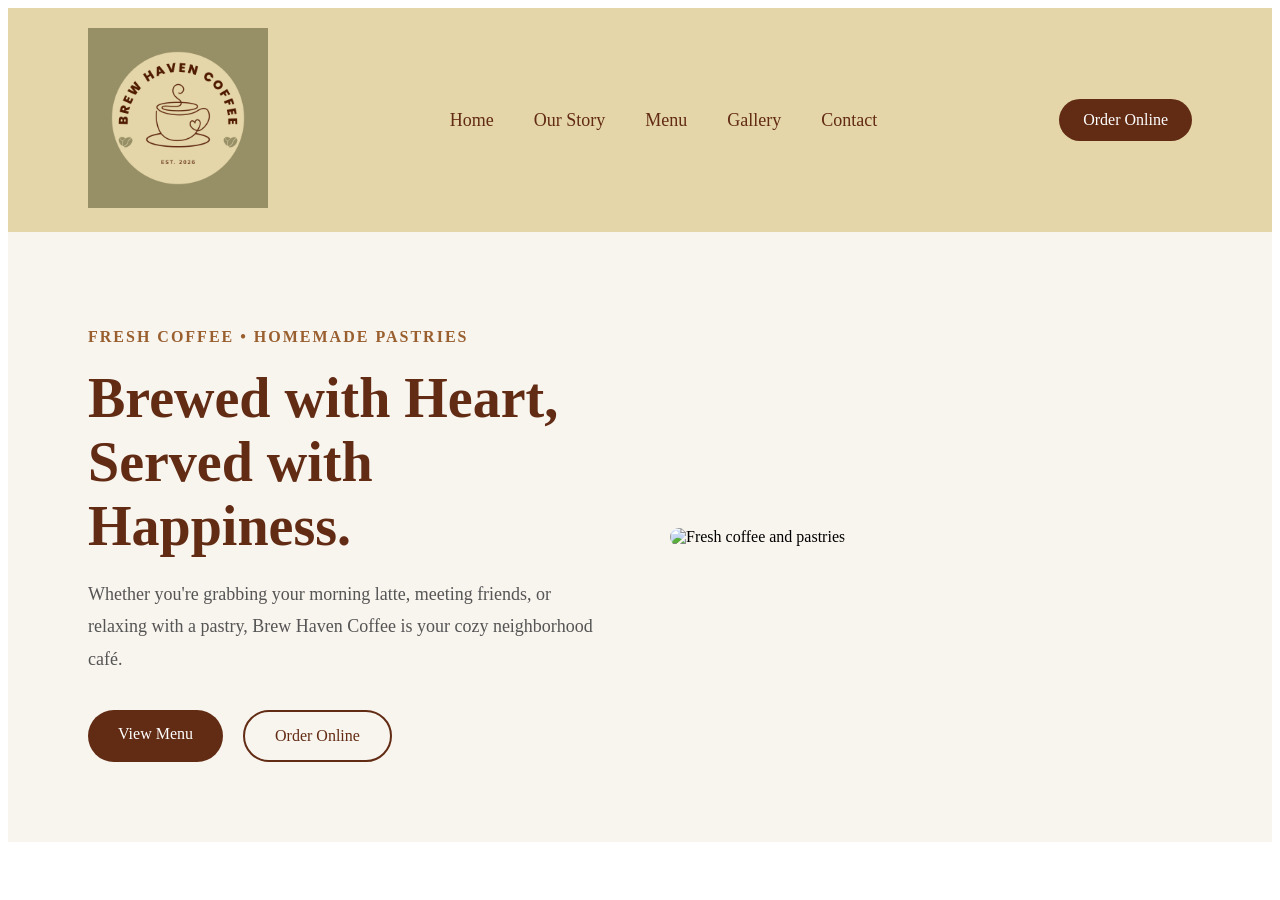
==== Website/index.html @ c6e26fc8 "Initial commit" ====
<!DOCTYPE html>
<html lang="en">

<head>
    <meta charset="UTF-8">
    <meta name="viewport" content="width=device-width, initial-scale=1.0">

    <title>Brew Haven Coffee</title>

    <link rel="stylesheet" href="css/style.css">
</head>

<body>

    <header>
        <nav class="navbar">

            <a href="index.html" class="logo">
                <img class="navbar-img" src="images/Brew-Haven-Coffee-Logo-Sage.png" alt="Brew Haven Coffee Logo">
            </a>

            <div class="navbar-links">
                <a href="index.html">Home</a>
                <a href="about.html">Our Story</a>
                <a href="menu.html">Menu</a>
                <a href="gallery.html">Gallery</a>
                <a href="contact.html">Contact</a>
            </div>

            <a class="order-online" href="orderonline.html">
                Order Online
            </a>

        </nav>
    </header>

    <main>

        <section class="hero">
                   <!-- Left Side -->
    <div class="hero-text">

        <p class="hero-subtitle">
            Fresh Coffee • Homemade Pastries
        </p>

        <h1>
            Brewed with Heart,
            Served with Happiness.
        </h1>

        <p class="hero-description">
            Whether you're grabbing your morning latte,
            meeting friends, or relaxing with a pastry,
            Brew Haven Coffee is your cozy neighborhood café.
        </p>

        <div class="hero-buttons">

            <a href="menu.html" class="primary-btn">
                View Menu
            </a>

            <a href="orderonline.html" class="secondary-btn">
                Order Online
            </a>

        </div>

    </div>

    <!-- Right Side -->

    <div class="hero-image">

        <img
            class="hero-img"
            src="images/coffee-hero.jpg"
            alt="Fresh coffee and pastries">

    </div>

        </section>

        <section class="why-us">

        </section>

        <section class="featured-drinks">

        </section>

        <section class="about">

        </section>

        <section class="gallery">

        </section>

        <section class="testimonials">

        </section>

        <section class="location">

        </section>

    </main>

    <footer>

    </footer>

    <script src="js/script.js"></script>

</body>

</html>
---- Website/css/style.css ----
/* Navigation */

.navbar {
    display: flex;
    justify-content: space-between;
    align-items: center;

    padding: 20px 80px;

    background: #e4d6a9;
}

.navbar-img {
    width: 180px;
    height: auto;
}

.navbar-links {
    display: flex;
    gap: 40px;
}

.navbar-links a {
    text-decoration: none;
    color: #622b14;
    font-size: 18px;
    font-weight: 500;
}

.navbar-links a:hover {
    color: #995f2f;
}

.order-online {
    text-decoration: none;

    background: #622b14;
    color: white;

    padding: 12px 24px;

    border-radius: 40px;

    transition: .3s;
}

.order-online:hover {
    background: #995f2f;
}
/* Hero Section */

.hero-img {
    width: 600px;
    height: 400px;
}
.hero{

    display:flex;

    justify-content:space-between;

    align-items:center;

    padding:80px;

    background:#F8F4EE;

    gap:60px;

}

.hero-text{

    flex:1;

}

.hero-image{

    flex:1;

}

.hero-img{

    width:100%;

    border-radius:20px;

}

.hero-subtitle{

    color:#995f2f;

    font-weight:600;

    letter-spacing:2px;

    text-transform:uppercase;

}

.hero h1{

    font-size:56px;

    color:#622b14;

    margin:20px 0;

}

.hero-description{

    font-size:18px;

    line-height:1.8;

    color:#555;

    margin-bottom:35px;

}

.hero-buttons{

    display:flex;

    gap:20px;

}

.primary-btn{

    background:#622b14;

    color:white;

    text-decoration:none;

    padding:15px 30px;

    border-radius:50px;

}

.primary-btn:hover{

    background:#995f2f;

}

.secondary-btn{

    border:2px solid #622b14;

    color:#622b14;

    text-decoration:none;

    padding:15px 30px;

    border-radius:50px;

}

.secondary-btn:hover{

    background:#622b14;

    color:white;

}
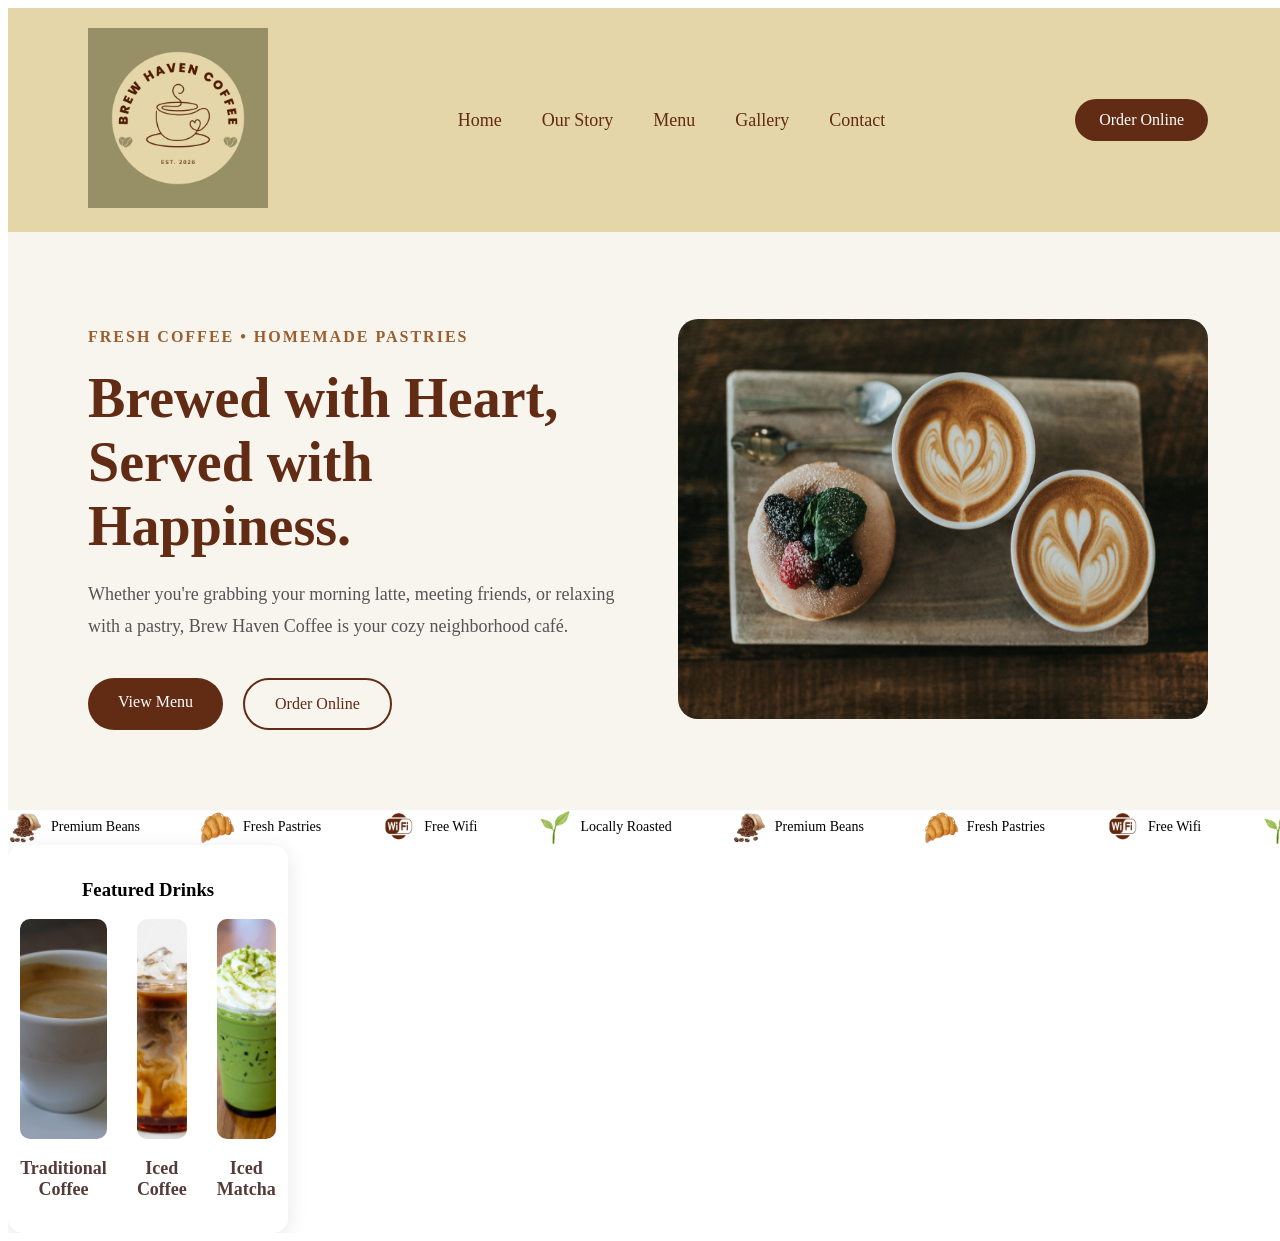
==== commit d0646371: "Added images to home page" ====
--- a/Website/index.html
+++ b/Website/index.html
@@ -37,57 +37,75 @@
     <main>
 
         <section class="hero">
-                   <!-- Left Side -->
-    <div class="hero-text">
+            <!-- Left Side -->
+            <div class="hero-text">
 
-        <p class="hero-subtitle">
-            Fresh Coffee • Homemade Pastries
-        </p>
+                <p class="hero-subtitle">
+                    Fresh Coffee • Homemade Pastries
+                </p>
 
-        <h1>
-            Brewed with Heart,
-            Served with Happiness.
-        </h1>
+                <h1>
+                    Brewed with Heart,
+                    Served with Happiness.
+                </h1>
 
-        <p class="hero-description">
-            Whether you're grabbing your morning latte,
-            meeting friends, or relaxing with a pastry,
-            Brew Haven Coffee is your cozy neighborhood café.
-        </p>
+                <p class="hero-description">
+                    Whether you're grabbing your morning latte,
+                    meeting friends, or relaxing with a pastry,
+                    Brew Haven Coffee is your cozy neighborhood café.
+                </p>
 
-        <div class="hero-buttons">
+                <div class="hero-buttons">
 
-            <a href="menu.html" class="primary-btn">
-                View Menu
-            </a>
+                    <a href="menu.html" class="primary-btn">
+                        View Menu
+                    </a>
 
-            <a href="orderonline.html" class="secondary-btn">
-                Order Online
-            </a>
+                    <a href="orderonline.html" class="secondary-btn">
+                        Order Online
+                    </a>
 
-        </div>
+                </div>
 
-    </div>
+            </div>
 
-    <!-- Right Side -->
+            <!-- Right Side -->
 
-    <div class="hero-image">
+            <div class="hero-image">
 
-        <img
-            class="hero-img"
-            src="images/coffee-hero.jpg"
-            alt="Fresh coffee and pastries">
+                <img class="hero-img" src="images/Coffee-and-food-1.jpg" alt="Fresh coffee and pastries">
+
+            </div>
+
+        </section>
+        <section class="whyus">
+    <div class="why-us-track">
 
     </div>
 
         </section>
 
-        <section class="why-us">
-
-        </section>
-
         <section class="featured-drinks">
 
+            <h3>Featured Drinks</h3>
+            
+            <div class="featured-drink-item"> 
+            <div class="drinks">
+                <img src="images/black-coffee.png" alt="cup of black coffee">
+                <p>Traditional Coffee</p>
+
+            </div>
+            <div class="drinks">
+                <img src="images/carmel-iced.png" alt="Iced carmel latte"> 
+                <p>Iced Coffee</p>
+
+            </div>
+            <div class="drinks">
+                <img src="images/iced-matcha.png" alt="Iced matcha drink"> 
+                <p>Iced Matcha</p>
+
+            </div>
+</div>
         </section>
 
         <section class="about">
--- a/Website/css/style.css
+++ b/Website/css/style.css
@@ -1,3 +1,8 @@
+html,body{
+    width: 100%;
+    max-width: 100%;
+    overflow-x:hidden;
+}
 
 /* Navigation */
 
@@ -48,128 +53,211 @@
 .order-online:hover {
     background: #995f2f;
 }
+
 /* Hero Section */
 
 .hero-img {
     width: 600px;
     height: 400px;
 }
-.hero{
-
-    display:flex;
-
-    justify-content:space-between;
-
-    align-items:center;
-
-    padding:80px;
-
-    background:#F8F4EE;
-
-    gap:60px;
-
-}
-
-.hero-text{
-
-    flex:1;
-
-}
-
-.hero-image{
-
-    flex:1;
-
-}
-
-.hero-img{
-
-    width:100%;
-
-    border-radius:20px;
-
-}
-
-.hero-subtitle{
-
-    color:#995f2f;
-
-    font-weight:600;
-
-    letter-spacing:2px;
-
-    text-transform:uppercase;
-
-}
-
-.hero h1{
-
-    font-size:56px;
-
-    color:#622b14;
-
-    margin:20px 0;
-
-}
-
-.hero-description{
-
-    font-size:18px;
-
-    line-height:1.8;
-
-    color:#555;
-
-    margin-bottom:35px;
-
-}
-
-.hero-buttons{
-
-    display:flex;
-
-    gap:20px;
-
-}
-
-.primary-btn{
-
-    background:#622b14;
-
-    color:white;
-
-    text-decoration:none;
-
-    padding:15px 30px;
-
-    border-radius:50px;
-
-}
-
-.primary-btn:hover{
-
-    background:#995f2f;
-
-}
-
-.secondary-btn{
-
-    border:2px solid #622b14;
-
-    color:#622b14;
-
-    text-decoration:none;
-
-    padding:15px 30px;
-
-    border-radius:50px;
-
-}
-
-.secondary-btn:hover{
-
-    background:#622b14;
-
-    color:white;
-
+
+.hero {
+
+    display: flex;
+
+    justify-content: space-between;
+
+    align-items: center;
+
+    padding: 80px;
+
+    background: #F8F4EE;
+
+    gap: 60px;
+
+}
+
+.hero-text {
+
+    flex: 1;
+
+}
+
+.hero-image {
+
+    flex: 1;
+
+}
+
+.hero-img {
+
+    width: 100%;
+
+    border-radius: 20px;
+
+}
+
+.hero-subtitle {
+
+    color: #995f2f;
+
+    font-weight: 600;
+
+    letter-spacing: 2px;
+
+    text-transform: uppercase;
+
+}
+
+.hero h1 {
+
+    font-size: 56px;
+
+    color: #622b14;
+
+    margin: 20px 0;
+
+}
+
+.hero-description {
+
+    font-size: 18px;
+
+    line-height: 1.8;
+
+    color: #555;
+
+    margin-bottom: 35px;
+
+}
+
+.hero-buttons {
+
+    display: flex;
+
+    gap: 20px;
+
+}
+
+.primary-btn {
+
+    background: #622b14;
+
+    color: white;
+
+    text-decoration: none;
+
+    padding: 15px 30px;
+
+    border-radius: 50px;
+
+}
+
+.primary-btn:hover {
+
+    background: #995f2f;
+
+}
+
+.secondary-btn {
+
+    border: 2px solid #622b14;
+
+    color: #622b14;
+
+    text-decoration: none;
+
+    padding: 15px 30px;
+
+    border-radius: 50px;
+
+}
+
+.secondary-btn:hover {
+
+    background: #622b14;
+
+    color: white;
+
+}
+
+.why-us {
+    width: 100%;
+    overflow: hidden;
+    padding: 10px 0;
+    background: #f8f4ed;
+    margin-bottom: 25px;
+}
+
+.why-us-track {
+    display: flex;
+    align-items: center;
+    gap: 60px;
+    width: max-content;
+    animation: scroll 15s linear infinite;
+}
+
+.why-us-item {
+    display: flex;
+    align-items: center;
+    gap: 8px;
+    white-space: nowrap;
+    flex-shrink: 0;
+}
+
+.why-us-item img {
+    width: 35px;
+    height: 35px;
+    object-fit: contain;
+}
+
+.why-us-item span {
+    font-size: 14px;
+}
+
+@keyframes scroll {
+    from {
+        transform: translateX(100vw);
+    }
+
+    to {
+        transform: translateX(-100%);
+    }
+}
+.featured-drink-item{
+    display: flex;
+    justify-content: center;
+    gap: 30px;
+}
+.featured-drinks{
+    text-align: center;
+    padding: 60px 8%;
+}
+.featured-drinks p{
+font-size: medium;
+color: #622b14;
+}
+.featured-drinks{
+    background: white;
+    width: 250px;
+    padding: 15px;
+    border-radius: 15px;
+    box-shadow: 0 5px 20px rgba(84, 59, 55, 0.12);
+    transition: transform 0.3s ease, box-shadow 0.3s ease;
+}
+.drinks img {
+    width: 100%;
+    height: 220px;
+    object-fit: cover;
+    border-radius: 10px;
+}
+.drinks p {
+    font-size: 18px;
+    font-weight: bold;
+    color: #543b37;
+    margin-top: 15px;
+}
+.drinks:hover {
+    transform: translateY(-8px);
+    box-shadow: 0 10px 25px rgba(84, 59, 55, 0.2);
 }
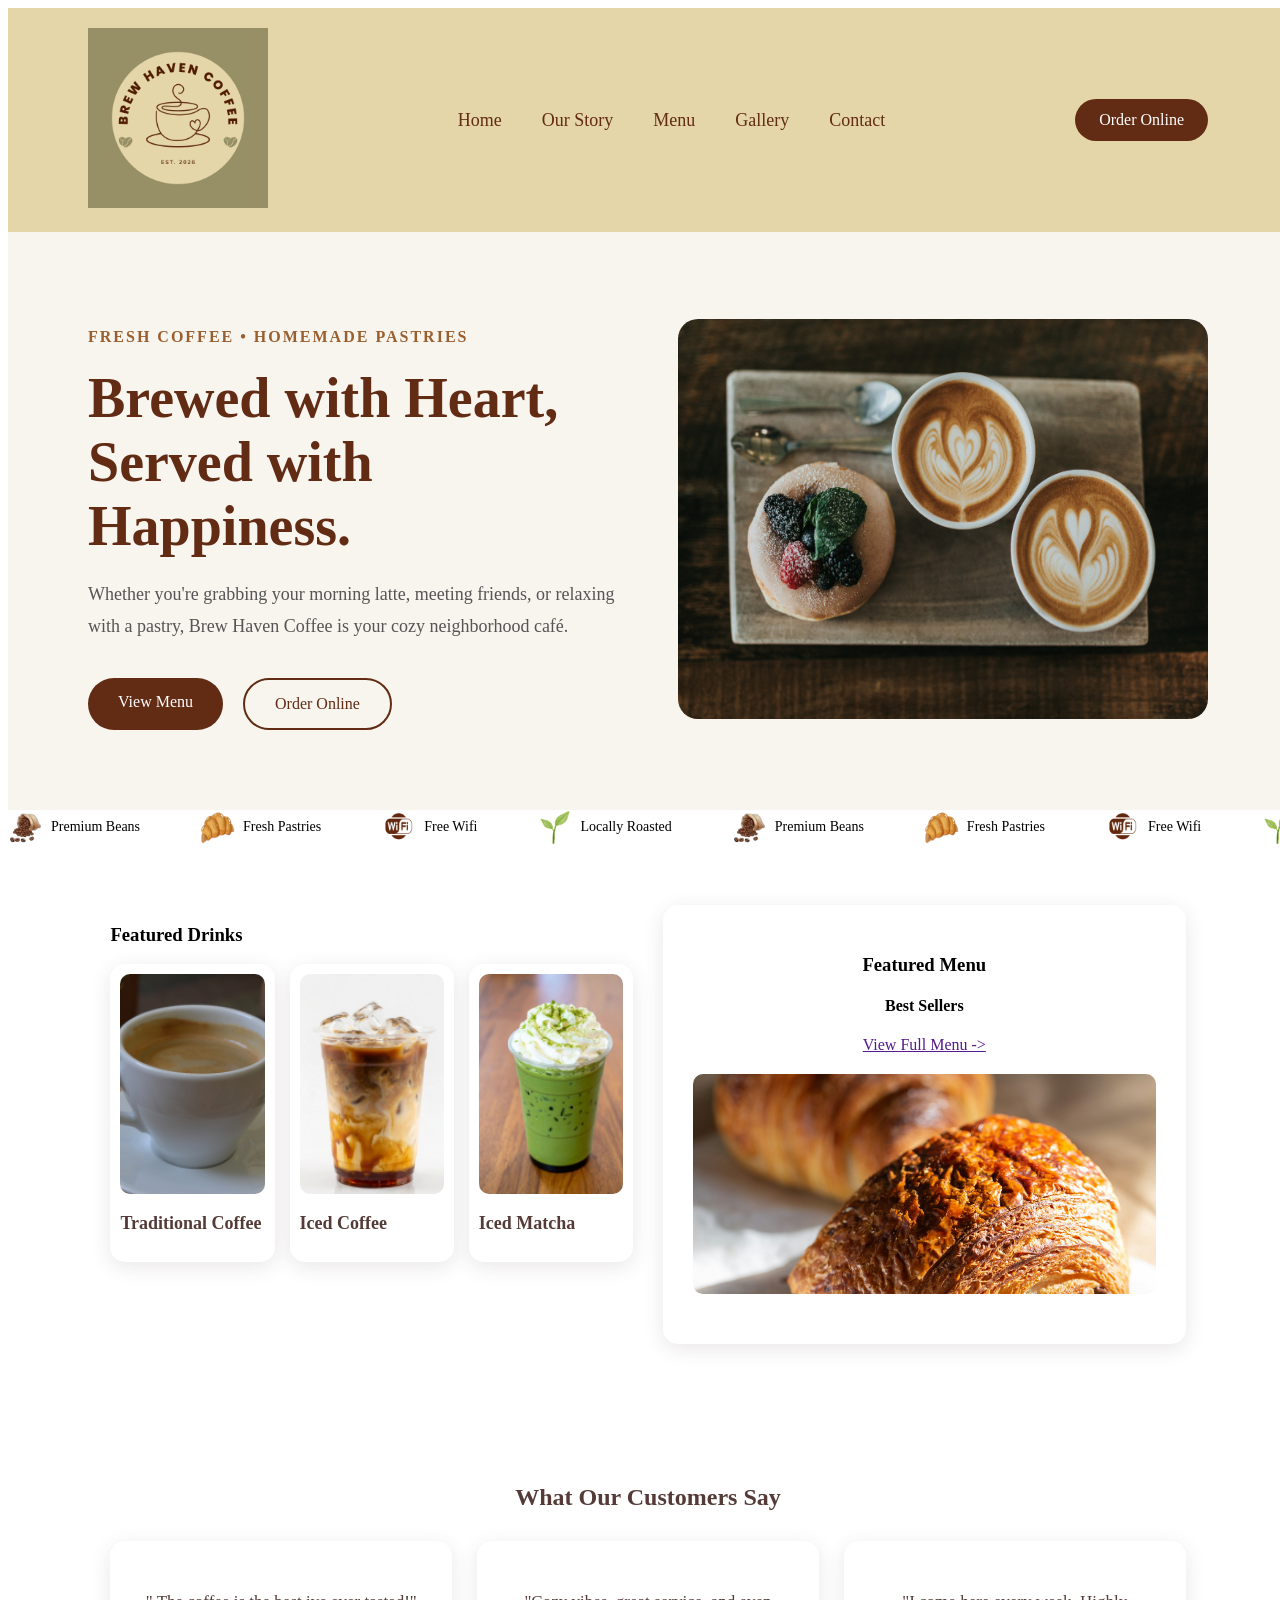
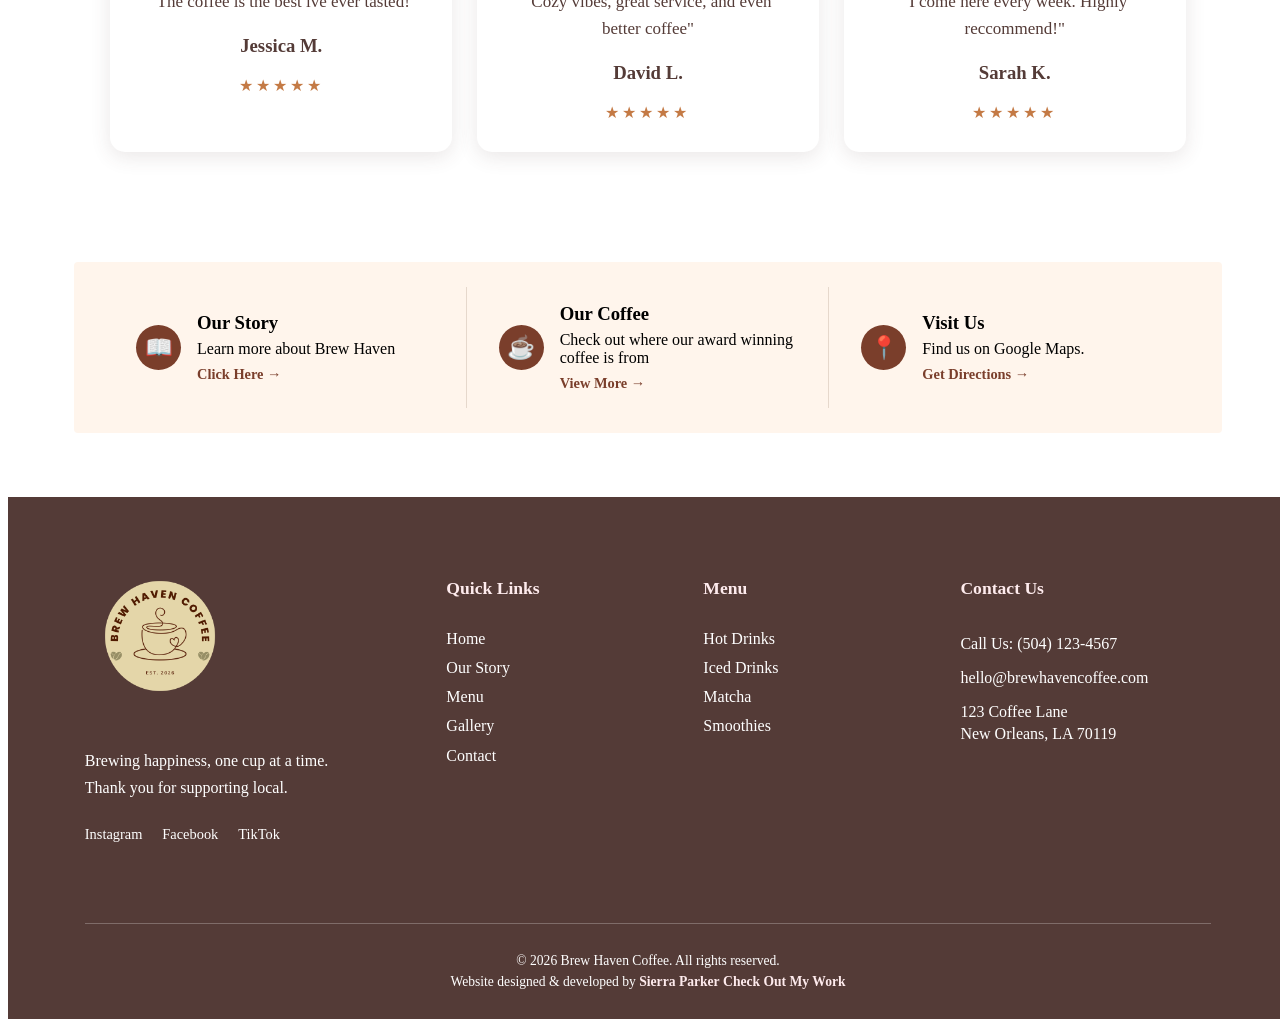
==== commit eae38849: "Finish homepage styling" ====
--- a/Website/index.html
+++ b/Website/index.html
@@ -8,6 +8,7 @@
     <title>Brew Haven Coffee</title>
 
     <link rel="stylesheet" href="css/style.css">
+    <link rel="stylesheet" href="css/responsive.css">
 </head>
 
 <body>
@@ -79,55 +80,142 @@
 
         </section>
         <section class="whyus">
-    <div class="why-us-track">
-
-    </div>
-
-        </section>
-
-        <section class="featured-drinks">
-
-            <h3>Featured Drinks</h3>
-            
-            <div class="featured-drink-item"> 
-            <div class="drinks">
-                <img src="images/black-coffee.png" alt="cup of black coffee">
-                <p>Traditional Coffee</p>
-
-            </div>
-            <div class="drinks">
-                <img src="images/carmel-iced.png" alt="Iced carmel latte"> 
-                <p>Iced Coffee</p>
-
-            </div>
-            <div class="drinks">
-                <img src="images/iced-matcha.png" alt="Iced matcha drink"> 
-                <p>Iced Matcha</p>
-
-            </div>
-</div>
-        </section>
-
-        <section class="about">
-
-        </section>
-
-        <section class="gallery">
-
+            <div class="why-us-track">
+
+            </div>
+
+        </section>
+
+        <section class="featured-section">
+            <div class="featured-drinks">
+                <h3>Featured Drinks</h3>
+
+                <div class="drinks">
+                    <div class="drink">
+                        <img src="images/black-coffee.png" alt="cup of black coffee">
+                        <p>Traditional Coffee</p>
+
+                    </div>
+                    <div class="drink">
+                        <img src="images/carmel-iced.png" alt="Iced carmel latte">
+                        <p>Iced Coffee</p>
+
+                    </div>
+                    <div class="drink">
+                        <img src="images/iced-matcha.png" alt="Iced matcha drink">
+                        <p>Iced Matcha</p>
+
+                    </div>
+                </div>
+            </div>
+
+            <div class="featured-menu">
+                <h3>Featured Menu</h3>
+                <h4>Best Sellers</h4>
+                <a href="">View Full Menu -></a>
+                <img src="images/Coffee-and-food-2.jpg" id="menu-img" alt="">
+            </div>
         </section>
 
         <section class="testimonials">
-
-        </section>
-
-        <section class="location">
-
-        </section>
-
+            <h2>What Our Customers Say</h2>
+            <div id="testimonial-container"></div>
+
+        </section>
+
+        <section class="call-to-action">
+            <div class="our-story">
+                <div class="call-icon">📖</div>
+                <div>
+                    <h3>Our Story</h3>
+                    <p>Learn more about Brew Haven</p>
+                    <a href="#">Click Here →</a>
+                </div>
+            </div>
+
+
+            <div class="our-coffee-bio">
+                <div class="call-icon">☕</div>
+                <div>
+                    <h3>Our Coffee</h3>
+                    <p>Check out where our award winning coffee is from</p>
+                    <button data-open-button="#our-coffee">View More →</button>
+                </div>
+            </div>
+            <div class="our-coffee" id="our-coffee">
+                <div class="coffee-story-header">
+                    <h2>Our Coffee</h2>
+                    <button data-close-button class="coffee-story-close-button">&times;</button>
+                </div>
+                <div class="coffee-story-body">
+                    <p>Lorem ipsum dolor sit amet consectetur, adipisicing elit. Blanditiis nihil asperiores reiciendis
+                        consequuntur, voluptatibus quasi fugiat suscipit! Deserunt vitae sunt quis provident sit ut
+                        harum accusantium nam, maxime aliquid autem!</p>
+                </div>
+            </div>
+
+            <div id="overlay"></div>
+
+            <div class="location">
+                <div class="call-icon">📍</div>
+                <div>
+                    <h3>Visit Us</h3>
+                    <p>Find us on Google Maps.</p>
+                    <a href="https://maps.app.goo.gl/k5i51asqncuvhvxy5">Get Directions →</a>
+                </div>
+            </div>
+
+
+        </section>
     </main>
 
     <footer>
-
+        <div class="footer-logo">
+            <img src="images/Brew-Haven-Coffee-Logo.png" alt="Brew Haven Coffee logo.">
+            <p>Brewing happiness, one cup at a time. Thank you for supporting local.</p>
+            <a href="">Instagram</a>
+            <a href="">Facebook</a>
+            <a href="">TikTok</a>
+        </div>
+
+        <div class="quick-links">
+            <h3>Quick Links</h3>
+            <a href="index.html">Home</a>
+            <a href="about.html">Our Story</a>
+            <a href="menu.html">Menu</a>
+            <a href="gallery.html">Gallery</a>
+            <a href="contact.html">Contact</a>
+        </div>
+
+        <div class="menu">
+            <h3>Menu</h3>
+            <a href="">Hot Drinks</a>
+            <a href="">Iced Drinks</a>
+            <a href="">Matcha</a>
+            <a href="">Smoothies</a>
+        </div>
+
+        <div class="contact-us">
+            <h3>Contact Us</h3>
+            <div class="footer-phone">
+                <a href="tel:+15041234567">Call Us: (504) 123-4567</a>
+            </div>
+            <div class="footer-email">
+                <a href="mailto:hello@brewhavencoffee.com">hello@brewhavencoffee.com</a>
+            </div>
+            <div class="footer-address">
+                <a href="https://maps.app.goo.gl/k5i51asqncuvhvxy5">123 Coffee Lane</a>
+                <p>New Orleans, LA 70119</p>
+            </div>
+
+        </div>
+        <div class="footer-credit">
+            <p>© 2026 Brew Haven Coffee. All rights reserved.</p>
+            <p>Website designed & developed by
+                <a href="mailto:parkersierra28@gmail.com">Sierra Parker</a>
+                <a href="https://sierra-portfolio-puce.vercel.app/index.html">Check Out My Work</a>
+            </p>
+        </div>
     </footer>
 
     <script src="js/script.js"></script>
--- a/Website/css/style.css
+++ b/Website/css/style.css
@@ -1,7 +1,8 @@
-html,body{
+html,
+body {
     width: 100%;
     max-width: 100%;
-    overflow-x:hidden;
+    overflow-x: hidden;
 }
 
 /* Navigation */
@@ -224,40 +225,401 @@
         transform: translateX(-100%);
     }
 }
-.featured-drink-item{
+
+.featured-section {
+    display: grid;
+    grid-template-columns: 1fr 1fr;
+    gap: 30px;
+    padding: 60px 8%;
+    align-items: stretch;
+}
+
+.drinks {
     display: flex;
     justify-content: center;
-    gap: 30px;
-}
-.featured-drinks{
-    text-align: center;
-    padding: 60px 8%;
-}
-.featured-drinks p{
-font-size: medium;
-color: #622b14;
-}
-.featured-drinks{
+    gap: 15px;
+}
+
+.drinks p {
+    font-size: medium;
+    color: #622b14;
+}
+
+.drink {
     background: white;
-    width: 250px;
-    padding: 15px;
+    flex: 1;
+    padding: 10px;
     border-radius: 15px;
     box-shadow: 0 5px 20px rgba(84, 59, 55, 0.12);
     transition: transform 0.3s ease, box-shadow 0.3s ease;
 }
-.drinks img {
+
+.drink img {
     width: 100%;
     height: 220px;
     object-fit: cover;
     border-radius: 10px;
 }
-.drinks p {
+
+.drink p {
     font-size: 18px;
     font-weight: bold;
     color: #543b37;
     margin-top: 15px;
 }
-.drinks:hover {
+
+.drink:hover {
     transform: translateY(-8px);
     box-shadow: 0 10px 25px rgba(84, 59, 55, 0.2);
+}
+
+.featured-menu {
+    background: white;
+    padding: 30px;
+    border-radius: 15px;
+    text-align: center;
+    box-shadow: 0 5px 20px rgba(84, 59, 55, 0.12);
+}
+
+.featured-menu img {
+    width: 100%;
+    height: 220px;
+    object-fit: cover;
+    border-radius: 10px;
+    display: block;
+    margin: 20px 0;
+}
+
+.testimonials {
+    text-align: center;
+    padding: 60px 8%;
+}
+
+.testimonials h2 {
+    color: #543b37;
+    margin-bottom: 30px;
+}
+
+#testimonial-container {
+    display: flex;
+    justify-content: center;
+    gap: 25px;
+}
+
+.testimonial-card {
+    background: white;
+    padding: 30px;
+    width: 30%;
+    border-radius: 15px;
+    box-shadow: 0 5px 20px rgba(84, 59, 55, 0.12);
+}
+
+.testimonial-card p {
+    font-size: 17px;
+    line-height: 1.6;
+    color: #543b37;
+}
+
+.testimonial-card h3 {
+    margin-top: 20px;
+    color: #543b37;
+}
+
+.testimonial-card span {
+    color: #c47a45;
+    letter-spacing: 3px;
+}
+
+.call-to-action {
+    width: 85%;
+    max-width: 1100px;
+    margin: 50px auto;
+    padding: 25px 30px;
+
+    display: grid;
+    grid-template-columns: repeat(3, 1fr);
+
+    background-color: #fff5ec;
+    border-radius: 4px;
+}
+
+
+.call-to-action>div {
+    padding: 1rem 2rem;
+    border-right: 1px solid #e6d8cc;
+}
+
+.call-to-action>div:last-child {
+    border-right: none;
+}
+
+.call-to-action>div>div:last-child {
+    flex: 1;
+}
+
+.call-to-action h3 {
+    margin: 0 0 0.4rem;
+}
+
+.call-to-action p {
+    margin: 0 0 0.4rem;
+}
+
+.call-icon {
+    width: 45px;
+    height: 45px;
+    border-radius: 50%;
+    background-color: #7a3e2b;
+    color: white;
+    display: flex;
+    align-items: center;
+    justify-content: center;
+    font-size: 1.4rem;
+    flex-shrink: 0;
+}
+
+.call-to-action>div {
+    display: flex;
+    align-items: center;
+    gap: 1rem;
+    padding: 1rem 2rem;
+}
+
+.call-to-action a,
+.call-to-action button {
+    font-family: inherit;
+    font-size: 0.9rem;
+    color: #7a3e2b;
+    font-weight: 600;
+}
+
+.call-to-action a {
+    text-decoration: none;
+}
+
+.call-to-action a:hover {
+    text-decoration: underline;
+}
+
+.call-to-action button {
+    border: none;
+    background: none;
+    padding: 0;
+    cursor: pointer;
+}
+
+.call-to-action button:hover {
+    text-decoration: underline;
+}
+
+.our-story,
+.our-coffee-bio,
+.visit-us {
+    padding: 10px 30px;
+}
+
+.our-story,
+.our-coffee-bio {
+    border-right: 1px solid #e6d8cc;
+}
+
+.our-coffee {
+    position: fixed;
+    top: 50%;
+    left: 50%;
+    transform: translate(-50%, -50%) scale(0);
+    transition: 200ms ease-in-out;
+    border: 5px solid #622b14;
+    border-radius: 10px;
+    /* z-index: 10; */
+    z-index: 1000;
+    background-color: #e4d6a9;
+    width: 500px;
+    max-width: 75%;
+}
+
+.our-coffee.active {
+    transform: translate(-50%, -50%) scale(1)
+}
+
+.coffee-story-header {
+    padding: 10px 15px;
+    display: flex;
+    justify-content: space-between;
+    align-items: center;
+    border-bottom: 2px solid #622b14;
+    font-size: 1.25rem;
+    font-weight: bold;
+}
+
+.coffee-story-close-button {
+    cursor: pointer;
+    border: none;
+    outline: none;
+    background: none;
+    font-size: 1.25rem;
+    font-weight: bold;
+
+}
+
+.coffee-story-body {
+    padding: 10px 15px;
+
+}
+
+#overlay {
+    position: fixed;
+    inset: 0;
+    background-color: rgba(0, 0, 0, 0.5);
+    opacity: 0;
+    pointer-events: none;
+    transition: opacity 200ms ease-in-out;
+    z-index: 999;
+}
+
+#overlay.active {
+    opacity: 1;
+    pointer-events: all;
+}
+
+/* ========================================
+   FOOTER
+======================================== */
+
+footer {
+    background-color: #543B37;
+    color: #fff;
+    padding: 4rem 6% 1.5rem;
+
+    display: grid;
+    grid-template-columns: 1.5fr 1fr 1fr 1.2fr;
+    gap: 3rem;
+
+    margin-top: 4rem;
+}
+
+
+/* ========================================
+   FOOTER LOGO / BRAND
+======================================== */
+
+.footer-logo img {
+    width: 150px;
+    height: auto;
+    margin-bottom: 1rem;
+}
+
+.footer-logo p {
+    max-width: 280px;
+    line-height: 1.7;
+    margin-bottom: 1.5rem;
+}
+
+
+/* Social links */
+
+.footer-logo a {
+    color: #fff;
+    text-decoration: none;
+    margin-right: 1rem;
+    font-size: 0.9rem;
+    transition: color 0.2s ease;
+}
+
+.footer-logo a:hover {
+    color: #DB9C85;
+}
+
+
+/* ========================================
+   FOOTER HEADINGS
+======================================== */
+
+footer h3 {
+    color: #FEEBED;
+    margin-bottom: 1.2rem;
+    font-size: 1.1rem;
+}
+
+
+/* ========================================
+   QUICK LINKS + MENU
+======================================== */
+
+.quick-links,
+.menu {
+    display: flex;
+    flex-direction: column;
+    gap: 0.7rem;
+}
+
+.quick-links a,
+.menu a {
+    color: #fff;
+    text-decoration: none;
+    width: fit-content;
+    transition: color 0.2s ease;
+}
+
+.quick-links a:hover,
+.menu a:hover {
+    color: #DB9C85;
+}
+
+
+/* ========================================
+   CONTACT
+======================================== */
+
+.contact-us {
+    display: flex;
+    flex-direction: column;
+    gap: 1rem;
+}
+
+.contact-us a {
+    color: #fff;
+    text-decoration: none;
+    transition: color 0.2s ease;
+}
+
+.contact-us a:hover {
+    color: #DB9C85;
+}
+
+.footer-address p {
+    margin-top: 0.25rem;
+    color: #fff;
+}
+
+
+/* ========================================
+   FOOTER CREDIT
+======================================== */
+
+.footer-credit {
+    grid-column: 1 / -1;
+
+    border-top: 1px solid rgba(255, 255, 255, 0.25);
+
+    margin-top: 2rem;
+    padding-top: 1.5rem;
+
+    text-align: center;
+
+    font-size: 0.85rem;
+}
+
+.footer-credit p {
+    margin: 0.3rem 0;
+}
+
+.footer-credit a {
+    color: #FEEBED;
+    text-decoration: none;
+    font-weight: 600;
+}
+
+.footer-credit a:hover {
+    color: #DB9C85;
 }
--- a/Website/css/responsive.css
+++ b/Website/css/responsive.css
@@ -0,0 +1,19 @@
+@media (max-width: 768px) {
+    .call-to-action {
+        width: 90%;
+        grid-template-columns: 1fr;
+        gap: 0;
+    }
+
+    .our-story,
+    .our-coffee-bio,
+    .visit-us {
+        padding: 20px;
+        border-right: none;
+        border-bottom: 1px solid #e6d8cc;
+    }
+
+    .visit-us {
+        border-bottom: none;
+    }
+}
